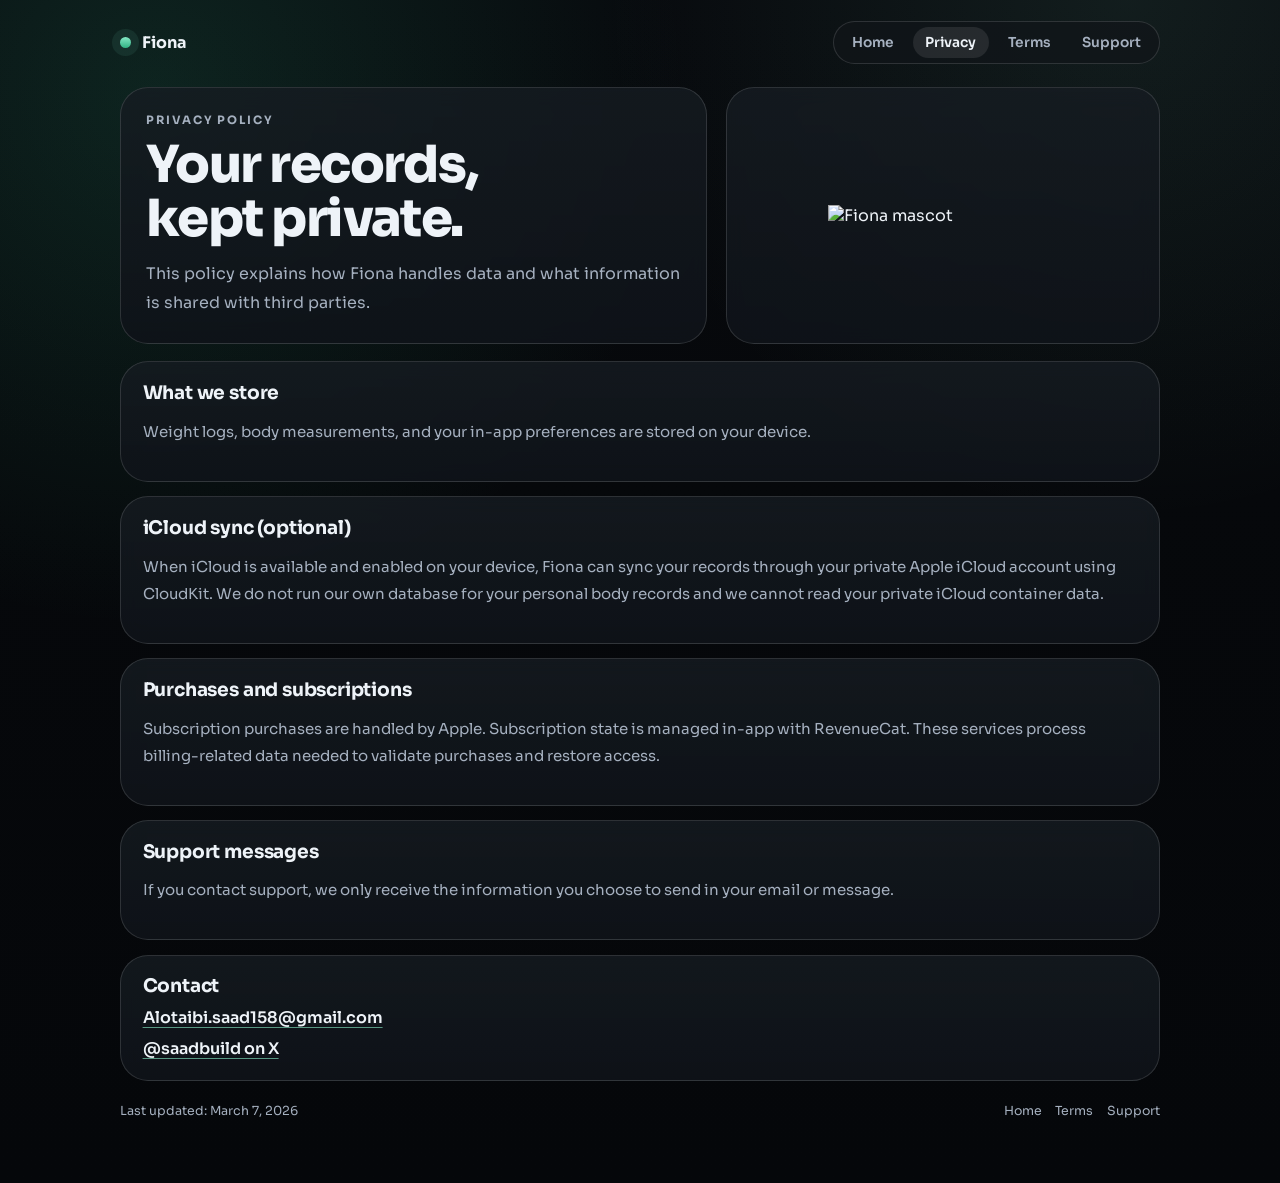
==== privacy.html @ 76471996 "Add files via upload" ====
<!doctype html>
<html lang="en">
<head>
  <meta charset="utf-8" />
  <meta name="viewport" content="width=device-width, initial-scale=1" />
  <title>Fiona Privacy Policy</title>
  <meta name="description" content="Privacy policy for Fiona." />
  <link rel="preconnect" href="https://fonts.googleapis.com" />
  <link rel="preconnect" href="https://fonts.gstatic.com" crossorigin />
  <link href="https://fonts.googleapis.com/css2?family=Sora:wght@400;500;600;700;800&display=swap" rel="stylesheet" />
  <link rel="stylesheet" href="styles.css" />
</head>
<body>
  <div class="page">
    <header class="header">
      <a class="brand" href="index.html" aria-label="Fiona Home">
        <span class="brand-dot"></span>
        <span>Fiona</span>
      </a>
      <nav class="nav" aria-label="Main">
        <a class="nav-link" href="index.html">Home</a>
        <a class="nav-link active" href="privacy.html">Privacy</a>
        <a class="nav-link" href="terms.html">Terms</a>
        <a class="nav-link" href="support.html">Support</a>
      </nav>
    </header>

    <main>
      <section class="hero">
        <article class="card">
          <p class="eyebrow">Privacy Policy</p>
          <h1>Your records,<br />kept private.</h1>
          <p class="lead">This policy explains how Fiona handles data and what information is shared with third parties.</p>
        </article>
        <aside class="card" style="display:flex;align-items:center;justify-content:center;">
          <img class="hero-cat" src="assets/mascot/Fiona.png" alt="Fiona mascot" />
        </aside>
      </section>

      <section class="content">
        <article class="section card">
          <h2>What we store</h2>
          <p>Weight logs, body measurements, and your in-app preferences are stored on your device.</p>
        </article>

        <article class="section card">
          <h2>iCloud sync (optional)</h2>
          <p>
            When iCloud is available and enabled on your device, Fiona can sync your records through your private Apple iCloud account using CloudKit.
            We do not run our own database for your personal body records and we cannot read your private iCloud container data.
          </p>
        </article>

        <article class="section card">
          <h2>Purchases and subscriptions</h2>
          <p>
            Subscription purchases are handled by Apple. Subscription state is managed in-app with RevenueCat.
            These services process billing-related data needed to validate purchases and restore access.
          </p>
        </article>

        <article class="section card">
          <h2>Support messages</h2>
          <p>If you contact support, we only receive the information you choose to send in your email or message.</p>
        </article>

        <article class="section card">
          <h2>Contact</h2>
          <div class="support-list">
            <a class="contact-link" href="mailto:Alotaibi.saad158@gmail.com">Alotaibi.saad158@gmail.com</a>
            <a class="contact-link" href="https://x.com/saadbuild" target="_blank" rel="noopener noreferrer">@saadbuild on X</a>
          </div>
        </article>
      </section>
    </main>

    <footer class="footer">
      <span>Last updated: March 7, 2026</span>
      <nav aria-label="Footer">
        <a href="index.html">Home</a>
        <a href="terms.html">Terms</a>
        <a href="support.html">Support</a>
      </nav>
    </footer>
  </div>
</body>
</html>
---- styles.css ----
:root {
  --bg: #06080b;
  --surface: #11151a;
  --surface-2: #171c22;
  --text: #eef3f8;
  --muted: #a5b0bf;
  --line: rgba(255, 255, 255, 0.13);
  --accent: #85e8c5;
  --accent-strong: #31b283;
}

* {
  box-sizing: border-box;
}

html,
body {
  margin: 0;
  padding: 0;
  color: var(--text);
  background:
    radial-gradient(circle at 12% 8%, rgba(49, 178, 131, 0.16), transparent 34%),
    radial-gradient(circle at 88% 0%, rgba(133, 232, 197, 0.09), transparent 32%),
    linear-gradient(180deg, #07090d 0%, #06080b 40%, #05070a 100%);
  font-family: "Sora", -apple-system, BlinkMacSystemFont, "Segoe UI", sans-serif;
  min-height: 100%;
}

a {
  color: inherit;
  text-decoration: none;
}

.page {
  width: min(1040px, calc(100% - 2.5rem));
  margin: 0 auto;
  padding-bottom: 4rem;
}

.header {
  display: flex;
  align-items: center;
  justify-content: space-between;
  gap: 1rem;
  padding: 1.3rem 0 1.1rem;
}

.brand {
  display: inline-flex;
  align-items: center;
  gap: 0.65rem;
  font-size: 1rem;
  font-weight: 700;
  letter-spacing: 0.01em;
}

.brand-dot {
  width: 0.7rem;
  height: 0.7rem;
  border-radius: 999px;
  background: linear-gradient(180deg, var(--accent), var(--accent-strong));
  box-shadow: 0 0 0 8px rgba(133, 232, 197, 0.08);
}

.nav {
  display: inline-flex;
  align-items: center;
  gap: 0.4rem;
  border: 1px solid var(--line);
  background: rgba(17, 21, 26, 0.72);
  border-radius: 999px;
  padding: 0.35rem;
}

.nav-link {
  color: var(--muted);
  font-size: 0.86rem;
  font-weight: 600;
  padding: 0.42rem 0.78rem;
  border-radius: 999px;
  transition: color 160ms ease, background 180ms ease;
}

.nav-link:hover,
.nav-link.active {
  color: var(--text);
  background: rgba(255, 255, 255, 0.09);
}

.card {
  border: 1px solid var(--line);
  background: linear-gradient(180deg, rgba(22, 28, 34, 0.8), rgba(15, 19, 25, 0.92));
  border-radius: 28px;
  padding: 1.55rem;
  backdrop-filter: blur(10px);
  -webkit-backdrop-filter: blur(10px);
}

.hero {
  display: grid;
  grid-template-columns: 1.15fr 0.85fr;
  gap: 1.2rem;
  margin-top: 0.3rem;
}

.eyebrow {
  margin: 0;
  color: var(--muted);
  letter-spacing: 0.17em;
  text-transform: uppercase;
  font-size: 0.72rem;
  font-weight: 700;
}

h1,
h2,
h3 {
  margin: 0;
  line-height: 1.05;
}

h1 {
  margin-top: 0.7rem;
  font-size: clamp(2.2rem, 4vw, 4rem);
  font-weight: 800;
  letter-spacing: -0.03em;
}

.lead {
  margin: 0.95rem 0 0;
  color: var(--muted);
  font-size: 1rem;
  line-height: 1.8;
  max-width: 53ch;
}

.fiona-intro {
  display: flex;
  flex-direction: column;
  align-items: center;
  text-align: center;
  gap: 0.7rem;
}

.fiona-intro-card {
  width: 100%;
  border-radius: 22px;
  border: 1px solid rgba(255, 255, 255, 0.12);
  background: rgba(10, 14, 20, 0.72);
  padding: 1rem;
  min-height: 160px;
  display: flex;
  align-items: center;
  justify-content: center;
}

.fiona-intro-card img {
  width: min(130px, 72%);
  height: auto;
  object-fit: contain;
}

.fiona-eyebrow {
  margin: 0;
  color: var(--muted);
  letter-spacing: 0.13em;
  text-transform: uppercase;
  font-size: 0.7rem;
  font-weight: 700;
}

.fiona-intro h2 {
  margin: 0;
  font-size: 1.5rem;
  letter-spacing: -0.01em;
}

.fiona-text {
  margin: 0;
  color: var(--muted);
  line-height: 1.7;
  max-width: 28ch;
}

.grid-3 {
  margin-top: 1.2rem;
  display: grid;
  grid-template-columns: repeat(3, minmax(0, 1fr));
  gap: 0.9rem;
}

.quick-card {
  display: block;
  border-radius: 20px;
  border: 1px solid var(--line);
  background: rgba(17, 21, 26, 0.64);
  padding: 1rem;
  transition: transform 180ms ease, border-color 180ms ease;
}

.quick-card:hover {
  transform: translateY(-2px);
  border-color: rgba(133, 232, 197, 0.52);
}

.quick-card h3 {
  font-size: 1rem;
  font-weight: 700;
}

.quick-card p {
  color: var(--muted);
  font-size: 0.9rem;
  line-height: 1.65;
  margin: 0.56rem 0 0;
}

.content {
  margin-top: 1.1rem;
  display: grid;
  gap: 0.9rem;
}

.section {
  padding: 1.3rem 1.35rem;
}

.section h2 {
  font-size: 1.17rem;
  letter-spacing: -0.01em;
  margin-bottom: 0.7rem;
}

.section p,
.section li {
  color: var(--muted);
  font-size: 0.94rem;
  line-height: 1.8;
}

.section ul {
  margin: 0.25rem 0 0;
  padding-left: 1.18rem;
}

.support-list {
  display: grid;
  gap: 0.62rem;
}

.contact-link {
  color: var(--text);
  font-weight: 600;
  text-decoration: underline;
  text-decoration-color: rgba(133, 232, 197, 0.62);
  text-underline-offset: 4px;
}

.footer {
  margin-top: 1.35rem;
  display: flex;
  justify-content: space-between;
  align-items: center;
  gap: 1rem;
  color: var(--muted);
  font-size: 0.78rem;
}

.footer nav {
  display: inline-flex;
  gap: 0.85rem;
}

.hero-cat {
  width: min(230px, 100%);
  object-fit: contain;
}

@media (max-width: 900px) {
  .hero {
    grid-template-columns: 1fr;
  }

  .fiona-intro-card {
    min-height: 140px;
  }

  .grid-3 {
    grid-template-columns: 1fr;
  }
}

@media (max-width: 640px) {
  .page {
    width: min(1040px, calc(100% - 1.4rem));
  }

  .header {
    flex-direction: column;
    align-items: flex-start;
  }

  .nav {
    width: 100%;
    justify-content: space-between;
  }

  .fiona-intro h2 {
    font-size: 1.35rem;
  }

  .footer {
    flex-direction: column;
    align-items: flex-start;
  }
}
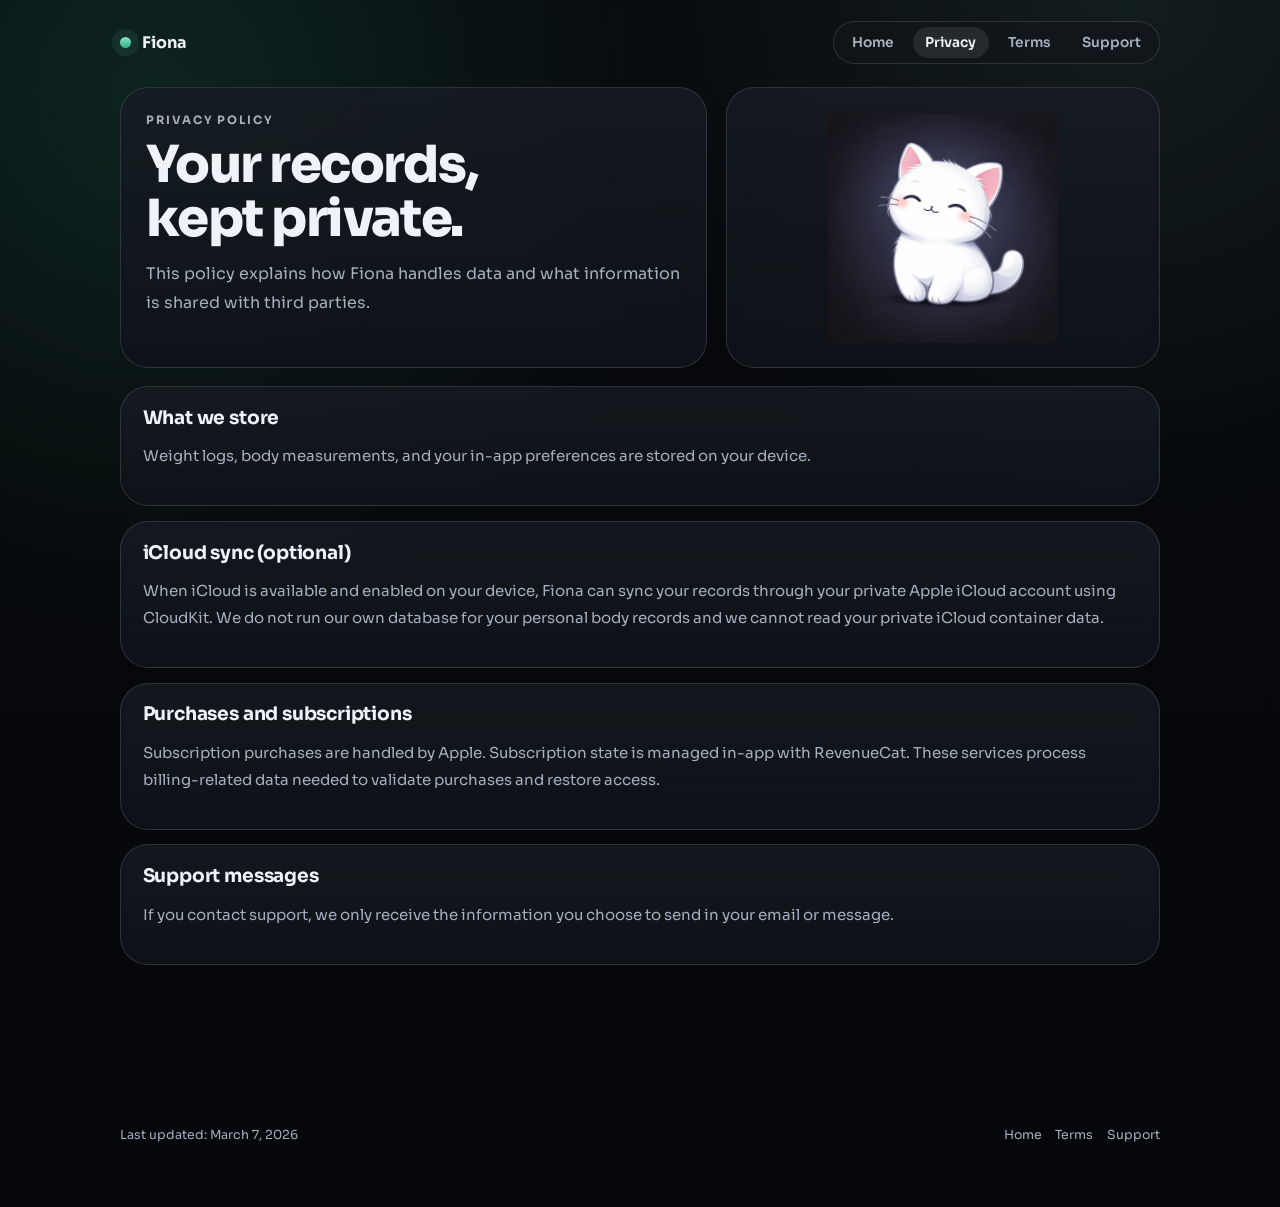
==== commit 79238a9b: "Update privacy.html" ====
--- a/privacy.html
+++ b/privacy.html
@@ -33,7 +33,7 @@
           <p class="lead">This policy explains how Fiona handles data and what information is shared with third parties.</p>
         </article>
         <aside class="card" style="display:flex;align-items:center;justify-content:center;">
-          <img class="hero-cat" src="assets/mascot/Fiona.png" alt="Fiona mascot" />
+          <img class="hero-cat" src="Fiona.png" alt="Fiona mascot" />
         </aside>
       </section>
 
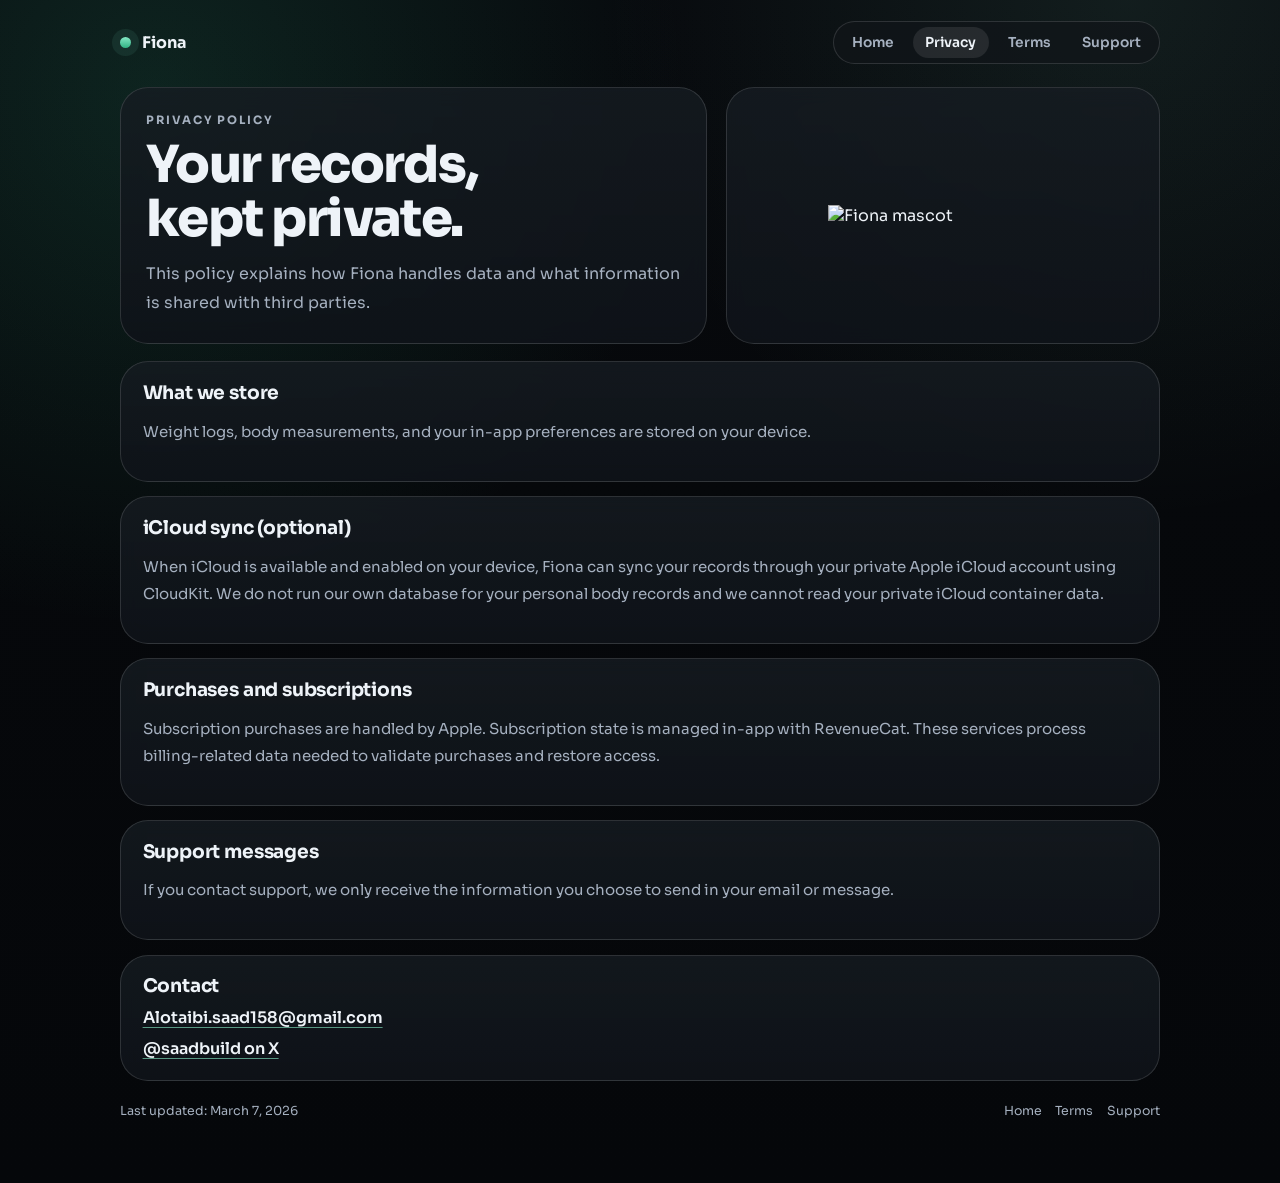
==== commit 12be467f: "Add files via upload" ====
--- a/privacy.html
+++ b/privacy.html
@@ -33,7 +33,7 @@
           <p class="lead">This policy explains how Fiona handles data and what information is shared with third parties.</p>
         </article>
         <aside class="card" style="display:flex;align-items:center;justify-content:center;">
-          <img class="hero-cat" src="Fiona.png" alt="Fiona mascot" />
+          <img class="hero-cat" src="mascot/Fiona.png" alt="Fiona mascot" />
         </aside>
       </section>
 
